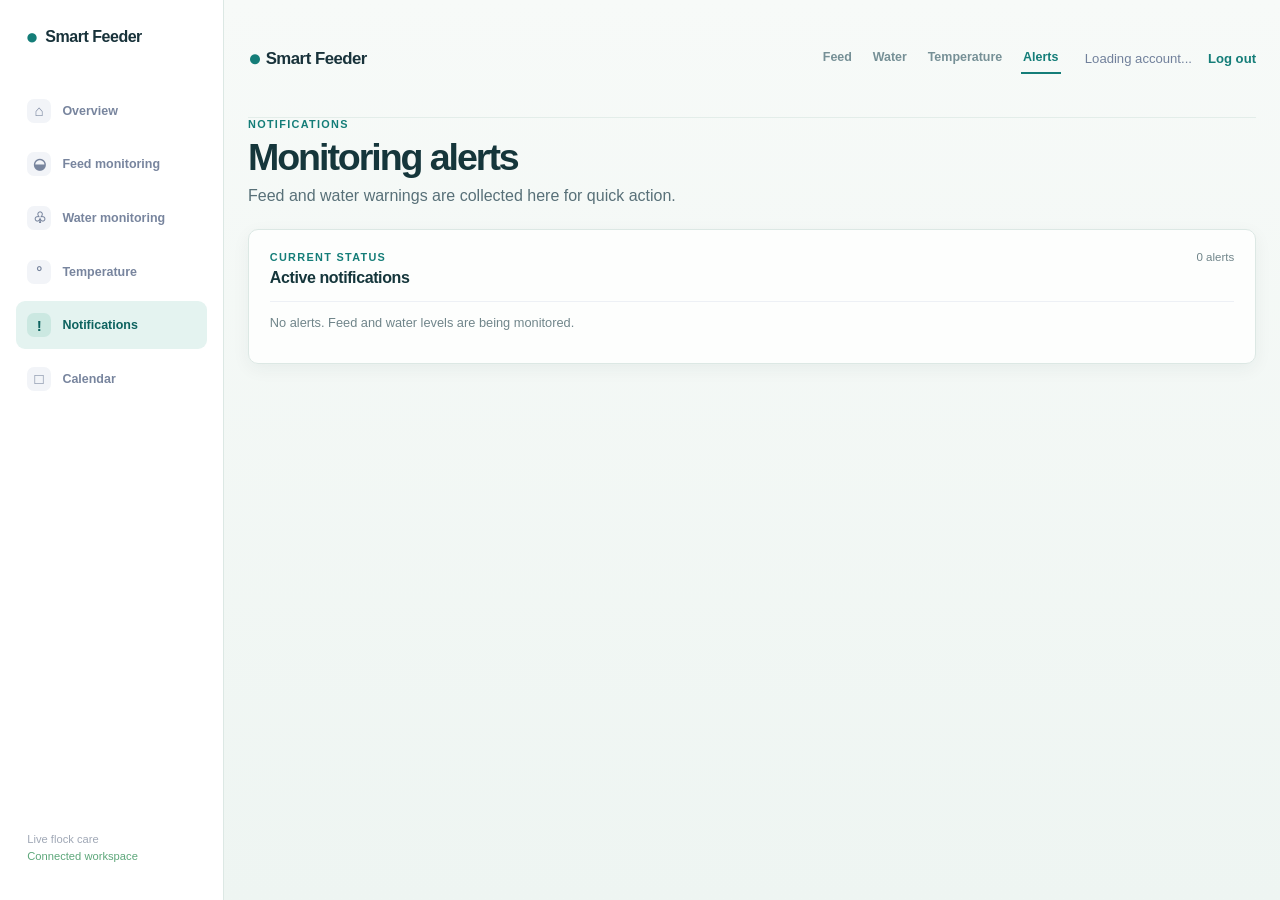
==== alerts.html @ 7ab53bdc "Add files via upload" ====
<!doctype html>
<html lang="en">
<head><meta charset="UTF-8" /><meta name="viewport" content="width=device-width, initial-scale=1.0" /><title>Alerts - Smart Feeder</title><link rel="stylesheet" href="style.css" /><link rel="manifest" href="manifest.webmanifest" /><meta name="theme-color" content="#695bd5" /><script type="module" src="app.js"></script></head>
<body class="dashboard-body monitor-page" data-page="alerts">
  <main class="dashboard-shell"><header class="dashboard-header"><a class="brand" href="dashboard.html"><span class="brand-mark">●</span> Smart Feeder</a><nav class="dashboard-nav" aria-label="Monitoring pages"><a href="feed.html">Feed</a><a href="water.html">Water</a><a href="temperature.html">Temperature</a><a class="active" href="alerts.html">Alerts</a></nav><div class="user-area"><span id="userEmail">Loading account...</span><button class="text-button" id="logoutBtn">Log out</button></div></header>
    <section class="dashboard-intro"><div><p class="eyebrow">NOTIFICATIONS</p><h1>Monitoring alerts</h1><p class="dashboard-subtitle">Feed and water warnings are collected here for quick action.</p></div></section>
    <section class="panel alert-panel"><div class="panel-heading"><div><p class="eyebrow">CURRENT STATUS</p><h2>Active notifications</h2></div><span class="alert-count" id="alertCount">0 alerts</span></div><div class="alert-list" id="alertList"><p class="empty-state">No alerts. Feed and water levels are being monitored.</p></div></section>
  </main><div class="toast" id="toast" role="status"></div><script type="module" src="monitor.js"></script>
</body></html>
---- style.css ----
/* style.css */
:root {
  --glass: rgba(255, 255, 255, 0.16);
  --glass-border: rgba(255, 255, 255, 0.34);
  --text: #f8fbff;
  --muted: rgba(239, 246, 255, 0.78);
}

* { box-sizing: border-box; }

body {
  min-height: 100vh;
  margin: 0;
  overflow: hidden;
  font-family: system-ui, -apple-system, "Segoe UI", Roboto, sans-serif;
  color: var(--text);
  background:
    radial-gradient(circle at 12% 18%, rgba(82, 211, 255, 0.72), transparent 31rem),
    radial-gradient(circle at 86% 80%, rgba(190, 106, 255, 0.7), transparent 28rem),
    linear-gradient(135deg, #172355 0%, #293b86 47%, #45296e 100%);
}

body::before,
body::after {
  position: fixed;
  z-index: -1;
  width: 19rem;
  height: 19rem;
  content: "";
  border-radius: 50%;
  filter: blur(4px);
  opacity: 0.7;
}

body::before { top: -7rem; right: 8%; background: rgba(109, 238, 224, 0.44); }
body::after { bottom: -9rem; left: 6%; background: rgba(133, 82, 255, 0.54); }

.landing {
  display: flex;
  justify-content: center;
  align-items: center;
  min-height: 100vh;
  padding: 1rem;
}

.landing-card {
  background: var(--glass);
  padding: 2.5rem 2rem;
  border: 1px solid var(--glass-border);
  border-radius: 22px;
  box-shadow: 0 24px 60px rgba(9, 15, 49, 0.32), inset 0 1px rgba(255, 255, 255, 0.2);
  backdrop-filter: blur(20px) saturate(145%);
  -webkit-backdrop-filter: blur(20px) saturate(145%);
  width: 100%;
  max-width: 360px;
  text-align: center;
}

.landing-card h1 { margin: 0 0 0.5rem; font-size: 1.75rem; letter-spacing: -0.04em; }
.tagline { color: var(--muted); font-size: 0.95rem; line-height: 1.55; margin: 0 0 1.75rem; }

.landing-actions { display: flex; flex-direction: column; gap: 0.75rem; }

.btn {
  display: block;
  padding: 0.7rem;
  border: 1px solid transparent;
  border-radius: 12px;
  font-size: 1rem;
  text-decoration: none;
  cursor: pointer;
  text-align: center;
  transition: transform 160ms ease, background 160ms ease, box-shadow 160ms ease;
}

.btn:hover { transform: translateY(-2px); }
.btn-primary { background: linear-gradient(135deg, #ad8cff, #705ae4); box-shadow: 0 10px 22px rgba(55, 31, 146, 0.32); color: white; }
.btn-secondary { background: rgba(255, 255, 255, 0.12); color: var(--text); border-color: rgba(255, 255, 255, 0.4); }
.btn-secondary:hover { background: rgba(255, 255, 255, 0.21); }

.auth-page {
  display: flex;
  justify-content: center;
  align-items: center;
  min-height: 100vh;
  padding: 1rem;
}

.auth-card {
  background: var(--glass);
  padding: 2rem;
  border: 1px solid var(--glass-border);
  border-radius: 22px;
  box-shadow: 0 24px 60px rgba(9, 15, 49, 0.32), inset 0 1px rgba(255, 255, 255, 0.2);
  backdrop-filter: blur(20px) saturate(145%);
  -webkit-backdrop-filter: blur(20px) saturate(145%);
  width: 100%;
  max-width: 360px;
  display: flex;
  flex-direction: column;
  gap: 0.5rem;
}

.auth-card h1 { margin: 0 0 0.5rem; font-size: 1.55rem; letter-spacing: -0.03em; }
.auth-card label { color: var(--muted); font-size: 0.85rem; margin-top: 0.5rem; }

.auth-card input {
  padding: 0.7rem 0.75rem;
  border: 1px solid rgba(255, 255, 255, 0.25);
  border-radius: 10px;
  background: rgba(10, 22, 67, 0.18);
  color: var(--text);
  font-size: 1rem;
  transition: border-color 160ms ease, background 160ms ease, box-shadow 160ms ease;
}

.auth-card input::placeholder { color: rgba(255, 255, 255, 0.55); }
.auth-card input:focus { outline: none; border-color: rgba(202, 185, 255, 0.95); background: rgba(10, 22, 67, 0.3); box-shadow: 0 0 0 3px rgba(181, 157, 255, 0.2); }

.auth-card button {
  margin-top: 1rem;
  padding: 0.7rem;
  border: 1px solid rgba(255, 255, 255, 0.14);
  border-radius: 12px;
  background: linear-gradient(135deg, #ad8cff, #705ae4);
  box-shadow: 0 10px 22px rgba(55, 31, 146, 0.32);
  color: white;
  font-size: 1rem;
  cursor: pointer;
  transition: transform 160ms ease, box-shadow 160ms ease;
}

.auth-card button:hover:not(:disabled) { transform: translateY(-2px); box-shadow: 0 13px 26px rgba(55, 31, 146, 0.42); }
.auth-card button:disabled { opacity: 0.6; cursor: default; }

.error { color: #ffd0da; font-size: 0.85rem; margin: 0.25rem 0 0; display: none; }
.switch-link { color: var(--muted); font-size: 0.85rem; text-align: center; margin-top: 0.75rem; }
.switch-link a { color: #e5dcff; font-weight: 650; }

@media (max-width: 420px) {
  .landing-card, .auth-card { padding: 1.75rem 1.4rem; border-radius: 18px; }
}

/* Dashboard */
.dashboard-body { overflow: auto; background: #f5f7fb; color: #16213a; }
.dashboard-body::before, .dashboard-body::after { display: none; }
.dashboard-shell { width: min(1180px, calc(100% - 2rem)); margin: 0 auto; padding: 1.4rem 0 3rem; }
.dashboard-header { display: flex; align-items: center; justify-content: space-between; padding-bottom: 2.25rem; }
.brand { color: #202c48; font-size: 1.05rem; font-weight: 780; text-decoration: none; letter-spacing: -.03em; }.brand-mark { color: #7466e8; font-size: 1.45rem; vertical-align: -.08em; }
.user-area { display: flex; align-items: center; gap: 1rem; color: #71809b; font-size: .82rem; }.text-button { padding: 0; border: 0; background: none; color: #655bd1; font: inherit; font-weight: 700; cursor: pointer; }.text-button:hover { color: #4236b7; }
.dashboard-nav { display: flex; gap: 1rem; margin-left: auto; margin-right: 1.5rem; }.dashboard-nav a { color: #78859e; font-size: .78rem; font-weight: 700; text-decoration: none; }.dashboard-nav a:hover, .dashboard-nav a.active { color: #655bd1; }
.has-sidebar { display: grid; grid-template-columns: 224px minmax(0, 1fr); min-height: 100vh; }.has-sidebar .app-sidebar { display: flex; position: sticky; top: 0; height: 100vh; flex-direction: column; padding: 1.5rem 1rem; border-right: 1px solid #e4e8f0; background: #fff; }.sidebar-brand { display: flex; align-items: center; gap: .45rem; margin: 0 .6rem 2.3rem; color: #202c48; font-size: 1rem; font-weight: 800; letter-spacing: -.03em; text-decoration: none; }.sidebar-brand .brand-mark { color: #7466e8; font-size: 1.35rem; }.sidebar-nav { display: grid; gap: .35rem; }.sidebar-nav a { display: flex; align-items: center; gap: .7rem; padding: .75rem .7rem; border-radius: 9px; color: #78859e; font-size: .78rem; font-weight: 700; text-decoration: none; }.sidebar-nav a:hover { color: #655bd1; background: #f8f7ff; }.sidebar-nav a.active { color: #5548c2; background: #f0eeff; }.sidebar-icon { display: grid; width: 24px; height: 24px; place-items: center; border-radius: 7px; background: #f2f4f8; font-size: .95rem; }.sidebar-nav a.active .sidebar-icon { background: #ddd9ff; }.sidebar-footer { margin-top: auto; padding: .7rem; color: #a0a8b6; font-size: .7rem; line-height: 1.5; }.sidebar-footer span { color: #5da77a; }.has-sidebar .dashboard-shell { width: min(1180px, calc(100% - 3rem)); margin: 0 auto; }
.dashboard-intro { display: flex; justify-content: space-between; align-items: end; gap: 1rem; margin-bottom: 1.5rem; }.eyebrow { margin: 0 0 .38rem; color: #897fe0; font-size: .68rem; font-weight: 800; letter-spacing: .12em; }.dashboard-intro h1 { margin: 0; font-size: clamp(1.7rem, 4vw, 2.35rem); letter-spacing: -.055em; }.dashboard-subtitle { margin: .5rem 0 0; color: #78859e; }.feed-now { padding: .76rem 1rem; border: 0; border-radius: 10px; color: white; background: #695bd5; box-shadow: 0 8px 18px #695bd542; font: inherit; font-weight: 700; cursor: pointer; white-space: nowrap; }.feed-now:hover { background: #584bc2; }.feed-now span { font-size: 1.15rem; margin-right: .3rem; }
.status-banner { display: flex; align-items: center; gap: .8rem; margin-bottom: 1.25rem; padding: .9rem 1.1rem; border: 1px solid #dce9e2; border-radius: 12px; background: #f3fbf6; }.status-banner strong { font-size: .9rem; }.status-banner p { margin: .13rem 0 0; color: #6a7b76; font-size: .78rem; }.status-dot { width: 9px; height: 9px; border-radius: 50%; background: #47b875; box-shadow: 0 0 0 4px #47b8751a; }.last-sync { margin-left: auto; color: #84908b; font-size: .72rem; }
.monitoring-grid { display: grid; grid-template-columns: repeat(4, 1fr); gap: 1rem; margin-bottom: 1rem; }.metric-card, .panel { border: 1px solid #e4e8f0; border-radius: 14px; background: #fff; box-shadow: 0 4px 15px #14214a08; }.metric-card { min-height: 190px; padding: 1.15rem; display: flex; flex-direction: column; }.metric-icon { width: 30px; height: 30px; display: grid; place-items: center; border-radius: 8px; font-weight: 800; }.bowl-icon { color: #e68152; background: #fff0e8; }.water-icon { color: #468ac6; background: #eaf5ff; }.clock-icon { color: #776bdc; background: #efedff; }.temp-icon { color: #d16d5d; background: #fff0ec; }.wifi-icon { color: #43a872; background: #e9f8ef; }.metric-card p { margin: .8rem 0 .15rem; color: #79859c; font-size: .8rem; }.metric-card strong { font-size: 1.5rem; letter-spacing: -.04em; }.metric-card small { margin-top: .55rem; color: #8792a5; font-size: .72rem; }.progress { height: 6px; margin-top: .65rem; overflow: hidden; border-radius: 20px; background: #fae9df; }.progress span { display: block; height: 100%; border-radius: inherit; background: #e7875b; transition: width .3s; }.progress.blue { background: #e4f1fc; }.progress.blue span { background: #5c9fd8; }.metric-footer { margin-top: auto; color: #8d96a8; font-size: .72rem; }.metric-footer.online { color: #3fa46e; }
.alert-panel { margin-bottom: 1rem; }.alert-count { color: #8792a5; font-size: .72rem; }.alert-list { border-top: 1px solid #edf0f5; }.alert-item { display: flex; align-items: center; gap: .7rem; padding: .75rem .1rem; border-bottom: 1px solid #edf0f5; }.alert-item strong, .alert-item small { display: block; }.alert-item strong { font-size: .8rem; }.alert-item small { margin-top: .15rem; color: #8b96a8; font-size: .7rem; }.alert-icon { display: grid; width: 24px; height: 24px; place-items: center; border-radius: 50%; color: #b36a1f; background: #fff2d9; font-weight: 800; }.alert-item.water .alert-icon { color: #3277b0; background: #e6f3ff; }
.page-links-panel { margin-top: 1rem; }.page-links { display: grid; grid-template-columns: repeat(2, 1fr); gap: .75rem; }.page-links a { display: flex; flex-direction: column; gap: .3rem; padding: 1rem; border: 1px solid #edf0f5; border-radius: 10px; color: #263452; text-decoration: none; }.page-links a:hover { border-color: #bdb5f2; background: #faf9ff; }.page-links small { color: #8792a5; font-size: .72rem; }
.dashboard-grid { display: grid; grid-template-columns: 1.15fr .85fr; gap: 1rem; }.panel { padding: 1.3rem; }.panel-heading { display: flex; align-items: start; justify-content: space-between; margin-bottom: .9rem; }.panel h2 { margin: 0; font-size: 1rem; letter-spacing: -.025em; }.schedule-list, .activity-list { border-top: 1px solid #edf0f5; }.schedule-item { display: flex; align-items: center; gap: 1rem; padding: .9rem .1rem; border-bottom: 1px solid #edf0f5; }.time { width: 4.6rem; color: #3b4861; font-size: .8rem; font-weight: 750; }.schedule-detail { display: flex; flex: 1; flex-direction: column; gap: .15rem; font-size: .8rem; }.schedule-detail small, .activity-item small { color: #8b96a8; font-size: .7rem; }.done-badge, .upcoming-badge { padding: .27rem .47rem; border-radius: 20px; font-size: .65rem; font-weight: 700; }.done-badge { color: #429c66; background: #eaf7ef; }.upcoming-badge { color: #7663c8; background: #f0edff; }.activity-item { display: flex; gap: .75rem; padding: .94rem 0; border-bottom: 1px solid #edf0f5; }.activity-item strong { display: block; margin-bottom: .13rem; font-size: .79rem; }.activity-dot { width: 9px; height: 9px; flex: 0 0 auto; margin-top: .25rem; border-radius: 50%; }.activity-dot.feed { background: #e9875f; }.activity-dot.water { background: #58a1dc; }.activity-dot.system { background: #57b580; }.empty-state { color: #8b96a8; font-size: .8rem; }
.batch-panel { margin-bottom: 1rem; }.batch-saved, .plan-total { color: #8792a5; font-size: .72rem; }.batch-form label { display: block; margin-bottom: .45rem; color: #68758d; font-size: .8rem; font-weight: 700; }.batch-controls { display: flex; gap: .7rem; }.batch-controls input { width: 10rem; padding: .7rem .75rem; border: 1px solid #d9dfeb; border-radius: 9px; color: #263452; font: inherit; font-weight: 700; }.batch-controls input:focus { outline: 0; border-color: #695bd5; box-shadow: 0 0 0 3px #695bd51c; }.form-help { margin: .55rem 0 0; color: #8792a5; font-size: .72rem; }
.calendar-toolbar { display: flex; align-items: center; justify-content: space-between; margin-bottom: 1rem; padding: .85rem 1rem; }.calendar-toolbar h2 { margin: 0; font-size: 1rem; }.calendar-arrow { width: 30px; height: 30px; border: 0; border-radius: 7px; color: #655bd1; background: #f0eeff; font-size: 1.35rem; cursor: pointer; }.calendar-panel { padding: 1rem; }.calendar-weekdays, .calendar-grid { display: grid; grid-template-columns: repeat(7, 1fr); }.calendar-weekdays { padding-bottom: .5rem; color: #8b96a8; font-size: .68rem; font-weight: 800; text-align: center; }.calendar-day { min-height: 86px; padding: .55rem; border: 1px solid #edf0f5; color: #3b4861; font-size: .78rem; }.calendar-day strong { display: block; }.calendar-day small { display: block; margin-top: .45rem; color: #897fe0; font-size: .58rem; line-height: 1.4; }.calendar-day.today { border-color: #695bd5; background: #f5f3ff; }.calendar-day.today strong { color: #5548c2; }.calendar-day.empty { background: #fafbfc; }.feed-times-panel { margin-top: 1rem; }.calendar-feed-times { display: flex; gap: .7rem; }.calendar-feed-times span { flex: 1; padding: .75rem; border: 1px solid #edf0f5; border-radius: 9px; color: #3b4861; font-size: .8rem; font-weight: 750; }.calendar-feed-times small { display: block; margin-top: .25rem; color: #8b96a8; font-size: .68rem; font-weight: 400; }
.toast { position: fixed; z-index: 2; bottom: 1.5rem; left: 50%; padding: .75rem 1rem; border-radius: 9px; background: #263452; color: white; font-size: .82rem; opacity: 0; pointer-events: none; transform: translate(-50%, 1rem); transition: .2s; }.toast.show { opacity: 1; transform: translate(-50%, 0); }
@media (max-width: 760px) { .has-sidebar { display: block; }.has-sidebar .app-sidebar { position: sticky; z-index: 3; top: 0; width: 100%; height: auto; padding: .75rem 1rem; border-right: 0; border-bottom: 1px solid #e4e8f0; }.sidebar-brand { margin: 0 0 .65rem; }.sidebar-nav { display: flex; gap: .25rem; overflow-x: auto; }.sidebar-nav a { flex: 0 0 auto; padding: .55rem .6rem; }.sidebar-nav a span:last-child { display: none; }.sidebar-footer { display: none; }.has-sidebar .dashboard-shell { width: min(100% - 1.25rem, 600px); }.dashboard-header { padding-bottom: 1.5rem; }.dashboard-nav { display: none; }.user-area span { display: none; }.monitoring-grid { grid-template-columns: repeat(2, 1fr); }.dashboard-grid { grid-template-columns: 1fr; }.last-sync { display: none; } }
@media (max-width: 440px) { .dashboard-intro { align-items: start; flex-direction: column; }.feed-now { width: 100%; }.metric-card { min-height: 175px; }.metric-grid { gap: .65rem; }.metric-card, .panel { padding: .95rem; } }
@media (max-width: 440px) { .page-links { grid-template-columns: 1fr; } }
@media (max-width: 440px) { .calendar-day { min-height: 66px; padding: .35rem; }.calendar-day small { font-size: .5rem; }.calendar-feed-times { flex-direction: column; } }
@media (max-width: 440px) { .batch-controls { align-items: stretch; flex-direction: column; }.batch-controls input { width: 100%; }.batch-controls .feed-now { width: 100%; } }

/* Unified visual theme */
:root {
  --ink: #18323a;
  --ink-soft: #587078;
  --teal: #147d78;
  --teal-dark: #0d625f;
  --teal-pale: #e4f3f0;
  --paper: #f7faf8;
  --line: #dce8e4;
  --coral: #dc775d;
}

body {
  font-family: "Avenir Next", "Segoe UI", sans-serif;
  color: var(--ink);
  background: #0f353b;
}

body:not(.dashboard-body) {
  color: #f4fbf8;
  background:
    linear-gradient(115deg, rgba(11, 51, 57, .94), rgba(20, 105, 100, .86)),
    radial-gradient(circle at 82% 18%, #e6b66d 0, transparent 27rem),
    #0f353b;
}

body:not(.dashboard-body)::before,
body:not(.dashboard-body)::after {
  width: 24rem;
  height: 24rem;
  filter: blur(1px);
  opacity: .28;
}

body:not(.dashboard-body)::before { top: -12rem; right: -5rem; background: #e7b86e; }
body:not(.dashboard-body)::after { bottom: -14rem; left: -6rem; background: #74c9bc; }

.landing-card,
.auth-card {
  border: 1px solid rgba(232, 247, 242, .3);
  border-radius: 16px;
  background: rgba(13, 58, 63, .72);
  box-shadow: 0 24px 70px rgba(5, 31, 35, .38), inset 0 1px rgba(255, 255, 255, .12);
  backdrop-filter: blur(18px) saturate(120%);
}

.landing-card { max-width: 430px; padding: 3.2rem 3rem; text-align: left; }
.landing-card::before { display: block; width: 38px; height: 4px; margin-bottom: 2rem; border-radius: 4px; background: #e8b66a; content: ""; }
.landing-card h1 { font-size: clamp(2.1rem, 7vw, 3.2rem); letter-spacing: -.055em; line-height: 1; }
.tagline { max-width: 28rem; margin: 1rem 0 2.2rem; color: #c8dfda; font-size: 1rem; }
.landing-actions { flex-direction: row; gap: .8rem; }
.btn { padding: .82rem 1rem; border-radius: 8px; font-weight: 700; }
.btn-primary { background: #e8b66a; box-shadow: 0 9px 20px rgba(3, 31, 32, .22); color: #173b3d; }
.btn-primary:hover { background: #f0c37c; }
.btn-secondary { border-color: rgba(232, 247, 242, .35); background: transparent; color: #f4fbf8; }
.btn-secondary:hover { background: rgba(232, 247, 242, .1); }

.auth-card { max-width: 400px; padding: 2.35rem; gap: .55rem; }
.auth-card h1 { margin-bottom: .7rem; color: #f4fbf8; font-size: 1.9rem; }
.auth-card label { color: #c8dfda; font-weight: 650; }
.auth-card input { border-color: rgba(217, 239, 233, .23); border-radius: 8px; background: rgba(2, 32, 36, .3); }
.auth-card input:focus { border-color: #e8b66a; background: rgba(2, 32, 36, .44); box-shadow: 0 0 0 3px rgba(232, 182, 106, .18); }
.auth-card input::placeholder { color: rgba(217, 239, 233, .5); }
.auth-card button { border: 0; border-radius: 8px; background: #e8b66a; box-shadow: 0 9px 20px rgba(3, 31, 32, .22); color: #173b3d; font-weight: 750; }
.auth-card button:hover:not(:disabled) { background: #f0c37c; box-shadow: 0 12px 24px rgba(3, 31, 32, .28); }
.switch-link { color: #abcac4; }
.switch-link a { color: #f0c37c; }
.error { color: #ffb6a6; }

.dashboard-body { background: var(--paper); color: var(--ink); }
.dashboard-body { background: linear-gradient(180deg, #f7faf8 0%, #eef5f2 100%); }
.dashboard-shell { padding-top: 1.7rem; }
.dashboard-header { padding: 1rem 0 2.7rem; border-bottom: 1px solid rgba(220, 232, 228, .7); }
.brand, .sidebar-brand { color: var(--ink); }
.brand-mark, .sidebar-brand .brand-mark { color: var(--teal); }
.dashboard-nav a { padding: .45rem .15rem; border-bottom: 2px solid transparent; color: #769096; transition: color 160ms ease, border-color 160ms ease; }
.dashboard-nav a:hover, .dashboard-nav a.active { border-bottom-color: var(--teal); }
.dashboard-nav a:hover, .dashboard-nav a.active, .text-button { color: var(--teal); }
.text-button:hover { color: var(--teal-dark); }
.dashboard-intro h1 { font-weight: 750; }
.eyebrow { color: var(--teal); }
.dashboard-subtitle { color: var(--ink-soft); }
.feed-now { border-radius: 8px; background: var(--teal); box-shadow: 0 8px 18px rgba(20, 125, 120, .2); transition: transform 160ms ease, background 160ms ease, box-shadow 160ms ease; }
.feed-now:hover { transform: translateY(-2px); box-shadow: 0 12px 22px rgba(20, 125, 120, .24); }
.feed-now:hover { background: var(--teal-dark); }
.status-banner { border-color: #cce6dd; background: rgba(239, 249, 245, .9); box-shadow: 0 5px 18px rgba(24, 50, 58, .035); }
.status-banner p, .last-sync { color: #6e8882; }
.metric-card, .panel { border-color: var(--line); border-radius: 10px; box-shadow: 0 5px 18px rgba(24, 50, 58, .055); }
.metric-card, .page-links a, .calendar-day, .calendar-feed-times span { transition: transform 160ms ease, border-color 160ms ease, box-shadow 160ms ease; }
.metric-card:hover { transform: translateY(-3px); border-color: #bfded6; box-shadow: 0 10px 24px rgba(24, 50, 58, .09); }
.metric-card p, .metric-card small, .metric-footer, .alert-count, .batch-saved, .plan-total, .empty-state { color: #70858a; }
.page-links a:hover { transform: translateY(-2px); border-color: #a7d6cc; background: #f2faf7; box-shadow: 0 7px 15px rgba(24, 50, 58, .06); }
.page-links a { border-color: #e0ebe7; color: var(--ink); }
.sidebar-nav a:hover { color: var(--teal); background: #eff8f5; }
.sidebar-nav a.active { color: var(--teal-dark); background: var(--teal-pale); }
.sidebar-nav a.active .sidebar-icon { background: #cbe8e1; }
.has-sidebar .app-sidebar { border-right-color: var(--line); }
.calendar-arrow { color: var(--teal); background: var(--teal-pale); }
.calendar-day.today { border-color: var(--teal); background: #eff9f5; }
.calendar-day.today strong, .calendar-day small { color: var(--teal-dark); }
.batch-controls input:focus { border-color: var(--teal); box-shadow: 0 0 0 3px rgba(20, 125, 120, .14); }
.toast { background: var(--ink); }

.dashboard-body button:focus-visible,
.dashboard-body a:focus-visible,
.dashboard-body input:focus-visible { outline: 3px solid rgba(20, 125, 120, .28); outline-offset: 3px; }

.dashboard-body .panel-heading h2,
.dashboard-body .dashboard-intro h1 { color: #15363b; }

.dashboard-body .alert-panel,
.dashboard-body .page-links-panel { background: rgba(255, 255, 255, .82); }

.overview-tracking { grid-template-columns: repeat(3, 1fr); margin-top: .25rem; }
.overview-grid { display: grid; grid-template-columns: 1.2fr .8fr; gap: 1rem; margin-top: 1rem; }
.calendar-monitoring-grid { margin-top: 0; }
.overview-calendar-panel, .overview-activity-panel { min-width: 0; }
.calendar-controls { display: flex; gap: .45rem; }
.panel-link, .activity-link { color: var(--teal); font-size: .72rem; font-weight: 750; text-decoration: none; }
.panel-link:hover, .activity-link:hover { color: var(--teal-dark); text-decoration: underline; }
.overview-calendar-panel .calendar-grid { margin-bottom: 1rem; }
.overview-calendar-panel .calendar-day { min-height: 65px; }
.overview-calendar-panel .calendar-feed-times { border-top: 1px solid #edf0f5; padding-top: .85rem; }
.overview-activity-panel { display: flex; flex-direction: column; }
.overview-activity-panel .activity-list { flex: 1; }
.activity-link { display: inline-block; margin-top: 1rem; }
.progress span.level-0 { width: 0%; }
.progress span.level-20 { width: 20%; }
.progress span.level-64 { width: 64%; }
.progress span.level-78 { width: 78%; }
.progress span.level-100 { width: 100%; }
@media (max-width: 760px) { .overview-grid { grid-template-columns: 1fr; } }
@media (max-width: 520px) { .overview-tracking { grid-template-columns: 1fr; } .overview-calendar-panel .calendar-day { min-height: 56px; } }

@media (max-width: 520px) {
  .dashboard-header { padding-top: .55rem; }
  .landing-card { padding: 2.5rem 1.7rem; }
  .landing-actions { flex-direction: column; }
}
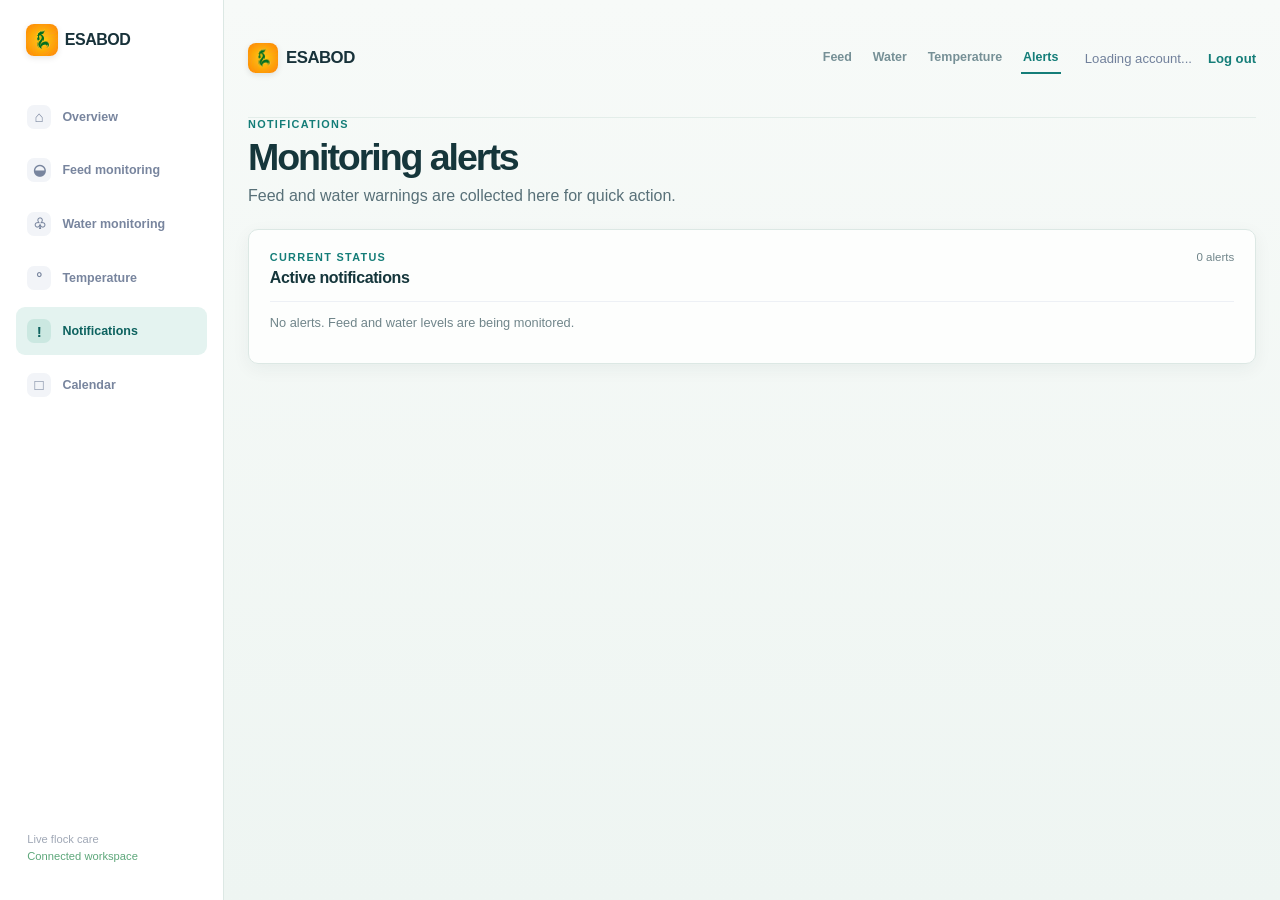
==== commit dcddf5ea: "feat: complete ESABOD rebranding, prioritized feed hero, live steppers, logo and calibration" ====
--- a/alerts.html
+++ b/alerts.html
@@ -1,9 +1,9 @@
-<!doctype html>
-<html lang="en">
-<head><meta charset="UTF-8" /><meta name="viewport" content="width=device-width, initial-scale=1.0" /><title>Alerts - Smart Feeder</title><link rel="stylesheet" href="style.css" /><link rel="manifest" href="manifest.webmanifest" /><meta name="theme-color" content="#695bd5" /><script type="module" src="app.js"></script></head>
-<body class="dashboard-body monitor-page" data-page="alerts">
-  <main class="dashboard-shell"><header class="dashboard-header"><a class="brand" href="dashboard.html"><span class="brand-mark">●</span> Smart Feeder</a><nav class="dashboard-nav" aria-label="Monitoring pages"><a href="feed.html">Feed</a><a href="water.html">Water</a><a href="temperature.html">Temperature</a><a class="active" href="alerts.html">Alerts</a></nav><div class="user-area"><span id="userEmail">Loading account...</span><button class="text-button" id="logoutBtn">Log out</button></div></header>
-    <section class="dashboard-intro"><div><p class="eyebrow">NOTIFICATIONS</p><h1>Monitoring alerts</h1><p class="dashboard-subtitle">Feed and water warnings are collected here for quick action.</p></div></section>
-    <section class="panel alert-panel"><div class="panel-heading"><div><p class="eyebrow">CURRENT STATUS</p><h2>Active notifications</h2></div><span class="alert-count" id="alertCount">0 alerts</span></div><div class="alert-list" id="alertList"><p class="empty-state">No alerts. Feed and water levels are being monitored.</p></div></section>
-  </main><div class="toast" id="toast" role="status"></div><script type="module" src="monitor.js"></script>
-</body></html>
+<!doctype html>
+<html lang="en">
+<head><meta charset="UTF-8" /><meta name="viewport" content="width=device-width, initial-scale=1.0" /><title>Alerts - ESABOD</title><link rel="icon" type="image/jpeg" href="LOGO.jpg" /><link rel="apple-touch-icon" href="LOGO.jpg" /><link rel="stylesheet" href="style.css" /><link rel="manifest" href="manifest.webmanifest" /><meta name="theme-color" content="#695bd5" /><script type="module" src="app.js"></script></head>
+<body class="dashboard-body monitor-page" data-page="alerts">
+  <main class="dashboard-shell"><header class="dashboard-header"><a class="brand" href="dashboard.html"><img class="brand-logo-img" src="LOGO.jpg" alt="ESABOD" /> ESABOD</a><nav class="dashboard-nav" aria-label="Monitoring pages"><a href="feed.html">Feed</a><a href="water.html">Water</a><a href="temperature.html">Temperature</a><a class="active" href="alerts.html">Alerts</a></nav><div class="user-area"><span id="userEmail">Loading account...</span><button class="text-button" id="logoutBtn">Log out</button></div></header>
+    <section class="dashboard-intro"><div><p class="eyebrow">NOTIFICATIONS</p><h1>Monitoring alerts</h1><p class="dashboard-subtitle">Feed and water warnings are collected here for quick action.</p></div></section>
+    <section class="panel alert-panel"><div class="panel-heading"><div><p class="eyebrow">CURRENT STATUS</p><h2>Active notifications</h2></div><span class="alert-count" id="alertCount">0 alerts</span></div><div class="alert-list" id="alertList"><p class="empty-state">No alerts. Feed and water levels are being monitored.</p></div></section>
+  </main><div class="toast" id="toast" role="status"></div><script type="module" src="monitor.js"></script>
+</body></html>
--- a/style.css
+++ b/style.css
@@ -146,17 +146,114 @@
 .dashboard-body::before, .dashboard-body::after { display: none; }
 .dashboard-shell { width: min(1180px, calc(100% - 2rem)); margin: 0 auto; padding: 1.4rem 0 3rem; }
 .dashboard-header { display: flex; align-items: center; justify-content: space-between; padding-bottom: 2.25rem; }
-.brand { color: #202c48; font-size: 1.05rem; font-weight: 780; text-decoration: none; letter-spacing: -.03em; }.brand-mark { color: #7466e8; font-size: 1.45rem; vertical-align: -.08em; }
+.brand { display: flex; align-items: center; gap: .5rem; color: #202c48; font-size: 1.05rem; font-weight: 780; text-decoration: none; letter-spacing: -.03em; }.brand-mark { color: #7466e8; font-size: 1.45rem; vertical-align: -.08em; }
+.brand-logo-img { width: 30px; height: 30px; border-radius: 8px; object-fit: cover; vertical-align: middle; box-shadow: 0 2px 6px rgba(0,0,0,0.1); }
+.sidebar-logo-img { width: 32px; height: 32px; border-radius: 8px; object-fit: cover; vertical-align: middle; box-shadow: 0 2px 6px rgba(0,0,0,0.1); }
+.landing-logo-img { width: 84px; height: 84px; border-radius: 20px; object-fit: cover; margin: 0 auto 1.25rem; display: block; box-shadow: 0 10px 25px rgba(234, 136, 40, 0.35); border: 2px solid rgba(255,255,255,0.5); }
+.auth-logo-img { width: 64px; height: 64px; border-radius: 16px; object-fit: cover; margin: 0 auto 1rem; display: block; box-shadow: 0 8px 20px rgba(234, 136, 40, 0.3); border: 2px solid rgba(255,255,255,0.4); }
 .user-area { display: flex; align-items: center; gap: 1rem; color: #71809b; font-size: .82rem; }.text-button { padding: 0; border: 0; background: none; color: #655bd1; font: inherit; font-weight: 700; cursor: pointer; }.text-button:hover { color: #4236b7; }
 .dashboard-nav { display: flex; gap: 1rem; margin-left: auto; margin-right: 1.5rem; }.dashboard-nav a { color: #78859e; font-size: .78rem; font-weight: 700; text-decoration: none; }.dashboard-nav a:hover, .dashboard-nav a.active { color: #655bd1; }
 .has-sidebar { display: grid; grid-template-columns: 224px minmax(0, 1fr); min-height: 100vh; }.has-sidebar .app-sidebar { display: flex; position: sticky; top: 0; height: 100vh; flex-direction: column; padding: 1.5rem 1rem; border-right: 1px solid #e4e8f0; background: #fff; }.sidebar-brand { display: flex; align-items: center; gap: .45rem; margin: 0 .6rem 2.3rem; color: #202c48; font-size: 1rem; font-weight: 800; letter-spacing: -.03em; text-decoration: none; }.sidebar-brand .brand-mark { color: #7466e8; font-size: 1.35rem; }.sidebar-nav { display: grid; gap: .35rem; }.sidebar-nav a { display: flex; align-items: center; gap: .7rem; padding: .75rem .7rem; border-radius: 9px; color: #78859e; font-size: .78rem; font-weight: 700; text-decoration: none; }.sidebar-nav a:hover { color: #655bd1; background: #f8f7ff; }.sidebar-nav a.active { color: #5548c2; background: #f0eeff; }.sidebar-icon { display: grid; width: 24px; height: 24px; place-items: center; border-radius: 7px; background: #f2f4f8; font-size: .95rem; }.sidebar-nav a.active .sidebar-icon { background: #ddd9ff; }.sidebar-footer { margin-top: auto; padding: .7rem; color: #a0a8b6; font-size: .7rem; line-height: 1.5; }.sidebar-footer span { color: #5da77a; }.has-sidebar .dashboard-shell { width: min(1180px, calc(100% - 3rem)); margin: 0 auto; }
 .dashboard-intro { display: flex; justify-content: space-between; align-items: end; gap: 1rem; margin-bottom: 1.5rem; }.eyebrow { margin: 0 0 .38rem; color: #897fe0; font-size: .68rem; font-weight: 800; letter-spacing: .12em; }.dashboard-intro h1 { margin: 0; font-size: clamp(1.7rem, 4vw, 2.35rem); letter-spacing: -.055em; }.dashboard-subtitle { margin: .5rem 0 0; color: #78859e; }.feed-now { padding: .76rem 1rem; border: 0; border-radius: 10px; color: white; background: #695bd5; box-shadow: 0 8px 18px #695bd542; font: inherit; font-weight: 700; cursor: pointer; white-space: nowrap; }.feed-now:hover { background: #584bc2; }.feed-now span { font-size: 1.15rem; margin-right: .3rem; }
 .status-banner { display: flex; align-items: center; gap: .8rem; margin-bottom: 1.25rem; padding: .9rem 1.1rem; border: 1px solid #dce9e2; border-radius: 12px; background: #f3fbf6; }.status-banner strong { font-size: .9rem; }.status-banner p { margin: .13rem 0 0; color: #6a7b76; font-size: .78rem; }.status-dot { width: 9px; height: 9px; border-radius: 50%; background: #47b875; box-shadow: 0 0 0 4px #47b8751a; }.last-sync { margin-left: auto; color: #84908b; font-size: .72rem; }
+.status-banner.offline { border-color: #f2ded4; background: #fdf6f2; }.status-banner.offline strong { color: #b65727; }.status-banner.offline p { color: #8a7164; }.status-dot.offline { background: #df6f35; box-shadow: 0 0 0 4px rgba(223, 111, 53, .18); }
 .monitoring-grid { display: grid; grid-template-columns: repeat(4, 1fr); gap: 1rem; margin-bottom: 1rem; }.metric-card, .panel { border: 1px solid #e4e8f0; border-radius: 14px; background: #fff; box-shadow: 0 4px 15px #14214a08; }.metric-card { min-height: 190px; padding: 1.15rem; display: flex; flex-direction: column; }.metric-icon { width: 30px; height: 30px; display: grid; place-items: center; border-radius: 8px; font-weight: 800; }.bowl-icon { color: #e68152; background: #fff0e8; }.water-icon { color: #468ac6; background: #eaf5ff; }.clock-icon { color: #776bdc; background: #efedff; }.temp-icon { color: #d16d5d; background: #fff0ec; }.wifi-icon { color: #43a872; background: #e9f8ef; }.metric-card p { margin: .8rem 0 .15rem; color: #79859c; font-size: .8rem; }.metric-card strong { font-size: 1.5rem; letter-spacing: -.04em; }.metric-card small { margin-top: .55rem; color: #8792a5; font-size: .72rem; }.progress { height: 6px; margin-top: .65rem; overflow: hidden; border-radius: 20px; background: #fae9df; }.progress span { display: block; height: 100%; border-radius: inherit; background: #e7875b; transition: width .3s; }.progress.blue { background: #e4f1fc; }.progress.blue span { background: #5c9fd8; }.metric-footer { margin-top: auto; color: #8d96a8; font-size: .72rem; }.metric-footer.online { color: #3fa46e; }
+/* Prioritized Feed Hero Section */
+.feed-hero-section { display: grid; grid-template-columns: 1.75fr 1fr; gap: 1.15rem; margin-bottom: 1.25rem; }
+.feed-hero-card { padding: 1.4rem 1.6rem; border: 1px solid #e4e8f0; border-radius: 16px; background: #fff; box-shadow: 0 6px 20px rgba(20, 33, 74, 0.04); display: flex; flex-direction: column; justify-content: space-between; transition: all .25s ease; }
+.feed-hero-top { display: flex; align-items: center; justify-content: space-between; flex-wrap: wrap; gap: .75rem; padding-bottom: .9rem; border-bottom: 1px solid #f1f5f9; }
+.feed-hero-title-wrap { display: flex; align-items: center; gap: .75rem; }
+.hero-bowl-icon { width: 42px; height: 42px; font-size: 1.4rem; border-radius: 11px; }
+.feed-hero-eyebrow { display: block; color: #897fe0; font-size: .68rem; font-weight: 800; letter-spacing: .12em; }
+.feed-hero-title { margin: .15rem 0 0; font-size: 1.15rem; font-weight: 800; color: #1e293b; letter-spacing: -.02em; }
+.feed-hero-status-wrap { display: flex; align-items: center; gap: .75rem; flex-wrap: wrap; }
+.feed-hero-main { display: flex; flex-direction: column; gap: 1rem; padding-top: 1rem; }
+.feed-hero-value-wrap { display: flex; align-items: baseline; justify-content: space-between; flex-wrap: wrap; gap: .5rem; }
+.feed-hero-number { font-size: clamp(2.4rem, 5.5vw, 3.6rem); font-weight: 850; letter-spacing: -.04em; color: #0f172a; line-height: 1; }
+.feed-hero-sub { margin: 0; font-size: .95rem; font-weight: 750; color: #64748b; }
+.feed-hero-bar-wrap { display: flex; flex-direction: column; gap: .45rem; }
+.hero-progress { height: 13px; border-radius: 20px; background: #f1f5f9; overflow: hidden; }
+.hero-progress span { display: block; height: 100%; border-radius: inherit; background: #695bd5; transition: width .4s ease; }
+.feed-hero-meta { display: flex; align-items: center; justify-content: space-between; color: #8792a5; font-size: .75rem; font-weight: 600; }
+.feed-next-hero-card { padding: 1.4rem 1.6rem; border-radius: 16px; display: flex; flex-direction: column; justify-content: space-between; box-shadow: 0 6px 20px rgba(20, 33, 74, 0.04); }
+.feed-next-number { font-size: clamp(1.8rem, 4vw, 2.3rem); font-weight: 850; letter-spacing: -.03em; color: #1e293b; margin: .6rem 0 .2rem; }
+.feed-next-sub { font-size: .85rem; color: #4338ca; font-weight: 750; margin-bottom: .8rem; }
+.feed-next-routine { display: flex; flex-direction: column; gap: .3rem; padding-top: .65rem; border-top: 1px solid #f1f5f9; font-size: .72rem; color: #64748b; font-weight: 600; }
+
+/* Feed level colour states */
+.feed-level-critical strong, .feed-hero-card.feed-level-critical .feed-hero-number { color: #c0392b; }
+.feed-level-critical .progress, .feed-hero-card.feed-level-critical .hero-progress { background: #fde8e8; }
+.feed-level-critical .progress span, .feed-hero-card.feed-level-critical .hero-progress span { background: #e74c3c; }
+.feed-level-critical .bowl-icon, .feed-hero-card.feed-level-critical .hero-bowl-icon { color: #c0392b; background: #fde8e8; }
+.feed-level-critical .feed-level-tag, .feed-hero-card.feed-level-critical .feed-level-tag { display: inline-block; padding: .3rem .75rem; border-radius: 20px; background: #fde8e8; color: #c0392b; font-size: .75rem; font-weight: 800; border: 1px solid #fca5a5; }
+
+.feed-level-low strong, .feed-hero-card.feed-level-low .feed-hero-number { color: #d35400; }
+.feed-level-low .progress, .feed-hero-card.feed-level-low .hero-progress { background: #fef0e5; }
+.feed-level-low .progress span, .feed-hero-card.feed-level-low .hero-progress span { background: #e67e22; }
+.feed-level-low .bowl-icon, .feed-hero-card.feed-level-low .hero-bowl-icon { color: #d35400; background: #fef0e5; }
+.feed-level-low .feed-level-tag, .feed-hero-card.feed-level-low .feed-level-tag { display: inline-block; padding: .3rem .75rem; border-radius: 20px; background: #fef0e5; color: #d35400; font-size: .75rem; font-weight: 800; border: 1px solid #fdba74; }
+
+.feed-level-medium strong, .feed-hero-card.feed-level-medium .feed-hero-number { color: #b8860b; }
+.feed-level-medium .progress, .feed-hero-card.feed-level-medium .hero-progress { background: #fef9e0; }
+.feed-level-medium .progress span, .feed-hero-card.feed-level-medium .hero-progress span { background: #f1c40f; }
+.feed-level-medium .bowl-icon, .feed-hero-card.feed-level-medium .hero-bowl-icon { color: #b8860b; background: #fef9e0; }
+.feed-level-medium .feed-level-tag, .feed-hero-card.feed-level-medium .feed-level-tag { display: inline-block; padding: .3rem .75rem; border-radius: 20px; background: #fef9e0; color: #9a7000; font-size: .75rem; font-weight: 800; border: 1px solid #fde047; }
+
+.feed-level-good strong, .feed-hero-card.feed-level-good .feed-hero-number { color: #1e8449; }
+.feed-level-good .progress, .feed-hero-card.feed-level-good .hero-progress { background: #e9f7ef; }
+.feed-level-good .progress span, .feed-hero-card.feed-level-good .hero-progress span { background: #2ecc71; }
+.feed-level-good .bowl-icon, .feed-hero-card.feed-level-good .hero-bowl-icon { color: #1e8449; background: #e9f7ef; }
+.feed-level-good .feed-level-tag, .feed-hero-card.feed-level-good .feed-level-tag { display: inline-block; padding: .3rem .75rem; border-radius: 20px; background: #e9f7ef; color: #1e8449; font-size: .75rem; font-weight: 800; border: 1px solid #86efac; }
+
+@media (max-width: 820px) { .feed-hero-section { grid-template-columns: 1fr; } }
 .alert-panel { margin-bottom: 1rem; }.alert-count { color: #8792a5; font-size: .72rem; }.alert-list { border-top: 1px solid #edf0f5; }.alert-item { display: flex; align-items: center; gap: .7rem; padding: .75rem .1rem; border-bottom: 1px solid #edf0f5; }.alert-item strong, .alert-item small { display: block; }.alert-item strong { font-size: .8rem; }.alert-item small { margin-top: .15rem; color: #8b96a8; font-size: .7rem; }.alert-icon { display: grid; width: 24px; height: 24px; place-items: center; border-radius: 50%; color: #b36a1f; background: #fff2d9; font-weight: 800; }.alert-item.water .alert-icon { color: #3277b0; background: #e6f3ff; }
 .page-links-panel { margin-top: 1rem; }.page-links { display: grid; grid-template-columns: repeat(2, 1fr); gap: .75rem; }.page-links a { display: flex; flex-direction: column; gap: .3rem; padding: 1rem; border: 1px solid #edf0f5; border-radius: 10px; color: #263452; text-decoration: none; }.page-links a:hover { border-color: #bdb5f2; background: #faf9ff; }.page-links small { color: #8792a5; font-size: .72rem; }
 .dashboard-grid { display: grid; grid-template-columns: 1.15fr .85fr; gap: 1rem; }.panel { padding: 1.3rem; }.panel-heading { display: flex; align-items: start; justify-content: space-between; margin-bottom: .9rem; }.panel h2 { margin: 0; font-size: 1rem; letter-spacing: -.025em; }.schedule-list, .activity-list { border-top: 1px solid #edf0f5; }.schedule-item { display: flex; align-items: center; gap: 1rem; padding: .9rem .1rem; border-bottom: 1px solid #edf0f5; }.time { width: 4.6rem; color: #3b4861; font-size: .8rem; font-weight: 750; }.schedule-detail { display: flex; flex: 1; flex-direction: column; gap: .15rem; font-size: .8rem; }.schedule-detail small, .activity-item small { color: #8b96a8; font-size: .7rem; }.done-badge, .upcoming-badge { padding: .27rem .47rem; border-radius: 20px; font-size: .65rem; font-weight: 700; }.done-badge { color: #429c66; background: #eaf7ef; }.upcoming-badge { color: #7663c8; background: #f0edff; }.activity-item { display: flex; gap: .75rem; padding: .94rem 0; border-bottom: 1px solid #edf0f5; }.activity-item strong { display: block; margin-bottom: .13rem; font-size: .79rem; }.activity-dot { width: 9px; height: 9px; flex: 0 0 auto; margin-top: .25rem; border-radius: 50%; }.activity-dot.feed { background: #e9875f; }.activity-dot.water { background: #58a1dc; }.activity-dot.system { background: #57b580; }.empty-state { color: #8b96a8; font-size: .8rem; }
 .batch-panel { margin-bottom: 1rem; }.batch-saved, .plan-total { color: #8792a5; font-size: .72rem; }.batch-form label { display: block; margin-bottom: .45rem; color: #68758d; font-size: .8rem; font-weight: 700; }.batch-controls { display: flex; gap: .7rem; }.batch-controls input { width: 10rem; padding: .7rem .75rem; border: 1px solid #d9dfeb; border-radius: 9px; color: #263452; font: inherit; font-weight: 700; }.batch-controls input:focus { outline: 0; border-color: #695bd5; box-shadow: 0 0 0 3px #695bd51c; }.form-help { margin: .55rem 0 0; color: #8792a5; font-size: .72rem; }
+.batch-ux-container { display: flex; flex-direction: column; gap: 1rem; margin-top: .6rem; }
+.batch-label { display: block; margin-bottom: .35rem; color: #515f7a; font-size: .8rem; font-weight: 750; }
+.batch-stepper-row { display: flex; flex-direction: column; gap: .35rem; }
+.stepper-controls { display: flex; align-items: center; gap: .4rem; flex-wrap: wrap; }
+.stepper-btn { padding: .65rem .85rem; border: 1px solid #d9dfeb; border-radius: 9px; background: #f8fafc; color: #4338ca; font: inherit; font-size: .82rem; font-weight: 800; cursor: pointer; transition: all .15s; }
+.stepper-btn:hover { background: #eef2ff; border-color: #c7d2fe; color: #3730a3; }
+.stepper-controls input { width: 8.5rem; text-align: center; font-size: 1.2rem; font-weight: 800; padding: .6rem .5rem; border: 2px solid #695bd5; border-radius: 9px; color: #1e1b4b; background: #fff; }
+.stepper-controls input:focus { outline: none; box-shadow: 0 0 0 3px rgba(105, 91, 213, 0.2); }
+.batch-presets-row { display: flex; align-items: center; gap: .6rem; flex-wrap: wrap; }
+.presets-label { color: #64748b; font-size: .75rem; font-weight: 700; }
+.preset-pills { display: flex; gap: .35rem; flex-wrap: wrap; }
+.preset-pill { padding: .35rem .65rem; border: 1px solid #e2e8f0; border-radius: 20px; background: #ffffff; color: #475569; font: inherit; font-size: .75rem; font-weight: 700; cursor: pointer; transition: all .15s; }
+.preset-pill:hover { background: #f1f5f9; border-color: #cbd5e1; }
+.preset-pill.active { background: #695bd5; color: #ffffff; border-color: #695bd5; box-shadow: 0 2px 6px rgba(105, 91, 213, 0.3); }
+.batch-stage-row { display: flex; align-items: center; gap: .8rem; flex-wrap: wrap; padding-top: .4rem; border-top: 1px solid #f1f5f9; }
+.batch-stage-select { flex: 1; min-width: 260px; padding: .7rem .85rem; border: 1px solid #d9dfeb; border-radius: 9px; background: #ffffff; color: #1e293b; font: inherit; font-size: .82rem; font-weight: 600; cursor: pointer; }
+.batch-stage-select:focus { outline: none; border-color: #695bd5; }
+.save-batch-btn { padding: .72rem 1.4rem; white-space: nowrap; }
+
+/* Feed Requirement Summary Cards */
+.feed-summary-grid { display: grid; grid-template-columns: repeat(4, 1fr); gap: 1rem; margin-bottom: 1rem; }
+.feed-summary-card { padding: 1.1rem; border: 1px solid #e4e8f0; border-radius: 14px; background: #fff; box-shadow: 0 4px 15px rgba(20, 33, 74, 0.03); display: flex; flex-direction: column; gap: .5rem; }
+.feed-card-header { display: flex; align-items: center; justify-content: space-between; gap: .4rem; }
+.feed-period { color: #8792a5; font-size: .7rem; font-weight: 600; }
+.feed-badge { padding: .25rem .55rem; border-radius: 6px; font-size: .7rem; font-weight: 800; letter-spacing: .02em; text-transform: uppercase; }
+.feed-badge.starter { background: #e0f2fe; color: #0369a1; }
+.feed-badge.grower { background: #ede9fe; color: #6d28d9; }
+.feed-badge.finisher { background: #fef3c7; color: #b45309; }
+.feed-badge.total { background: #dcfce7; color: #15803d; }
+.feed-card-metric strong { display: block; font-size: 1.15rem; font-weight: 800; letter-spacing: -.02em; color: #1e293b; }
+.feed-card-metric small { display: block; color: #64748b; font-size: .72rem; margin-top: .15rem; }
+.feed-card-footer { margin-top: auto; padding-top: .45rem; border-top: 1px solid #f1f5f9; color: #475569; font-size: .75rem; font-weight: 700; }
+
+/* Schedule Table */
+.feed-schedule-table-panel { margin-bottom: 1rem; }
+.table-responsive { width: 100%; overflow-x: auto; margin-top: .8rem; }
+.feeding-table { width: 100%; border-collapse: collapse; text-align: left; font-size: .8rem; }
+.feeding-table th { padding: .75rem .85rem; background: #f8fafc; color: #475569; font-weight: 800; font-size: .72rem; letter-spacing: .04em; text-transform: uppercase; border-bottom: 2px solid #e2e8f0; white-space: nowrap; }
+.feeding-table td { padding: .85rem .85rem; border-bottom: 1px solid #f1f5f9; color: #334155; vertical-align: middle; white-space: nowrap; }
+.feeding-table tbody tr:hover { background: #faf5ff; cursor: pointer; }
+.feeding-table tbody tr.active-stage-row { background: #f5f3ff; border-left: 4px solid #695bd5; font-weight: 700; }
+.feeding-table tbody tr.active-stage-row td { color: #4338ca; }
+.active-tag { display: inline-block; padding: .15rem .45rem; border-radius: 4px; background: #695bd5; color: #fff; font-size: .65rem; font-weight: 800; margin-left: .4rem; vertical-align: middle; }
+.esp32-device-panel { margin-bottom: 1rem; }.device-keys-grid { display: grid; grid-template-columns: repeat(2, 1fr); gap: 1rem; margin-top: .9rem; }.key-field label { display: block; margin-bottom: .35rem; color: #68758d; font-size: .75rem; font-weight: 750; letter-spacing: .02em; }.key-input-row { display: flex; gap: .4rem; }.key-input-row input { flex: 1; min-width: 0; padding: .65rem .75rem; border: 1px solid #d9dfeb; border-radius: 9px; color: #263452; font-family: monospace; font-size: .8rem; background: #f8fafc; }.copy-key-btn { padding: .65rem .9rem; border: 0; border-radius: 9px; color: #5548c2; background: #f0eeff; font: inherit; font-size: .75rem; font-weight: 700; cursor: pointer; white-space: nowrap; transition: background .15s; }.copy-key-btn:hover { background: #e2defe; color: #4336b5; }
 .calendar-toolbar { display: flex; align-items: center; justify-content: space-between; margin-bottom: 1rem; padding: .85rem 1rem; }.calendar-toolbar h2 { margin: 0; font-size: 1rem; }.calendar-arrow { width: 30px; height: 30px; border: 0; border-radius: 7px; color: #655bd1; background: #f0eeff; font-size: 1.35rem; cursor: pointer; }.calendar-panel { padding: 1rem; }.calendar-weekdays, .calendar-grid { display: grid; grid-template-columns: repeat(7, 1fr); }.calendar-weekdays { padding-bottom: .5rem; color: #8b96a8; font-size: .68rem; font-weight: 800; text-align: center; }.calendar-day { min-height: 86px; padding: .55rem; border: 1px solid #edf0f5; color: #3b4861; font-size: .78rem; }.calendar-day strong { display: block; }.calendar-day small { display: block; margin-top: .45rem; color: #897fe0; font-size: .58rem; line-height: 1.4; }.calendar-day.today { border-color: #695bd5; background: #f5f3ff; }.calendar-day.today strong { color: #5548c2; }.calendar-day.empty { background: #fafbfc; }.feed-times-panel { margin-top: 1rem; }.calendar-feed-times { display: flex; gap: .7rem; }.calendar-feed-times span { flex: 1; padding: .75rem; border: 1px solid #edf0f5; border-radius: 9px; color: #3b4861; font-size: .8rem; font-weight: 750; }.calendar-feed-times small { display: block; margin-top: .25rem; color: #8b96a8; font-size: .68rem; font-weight: 400; }
 .toast { position: fixed; z-index: 2; bottom: 1.5rem; left: 50%; padding: .75rem 1rem; border-radius: 9px; background: #263452; color: white; font-size: .82rem; opacity: 0; pointer-events: none; transform: translate(-50%, 1rem); transition: .2s; }.toast.show { opacity: 1; transform: translate(-50%, 0); }
 @media (max-width: 760px) { .has-sidebar { display: block; }.has-sidebar .app-sidebar { position: sticky; z-index: 3; top: 0; width: 100%; height: auto; padding: .75rem 1rem; border-right: 0; border-bottom: 1px solid #e4e8f0; }.sidebar-brand { margin: 0 0 .65rem; }.sidebar-nav { display: flex; gap: .25rem; overflow-x: auto; }.sidebar-nav a { flex: 0 0 auto; padding: .55rem .6rem; }.sidebar-nav a span:last-child { display: none; }.sidebar-footer { display: none; }.has-sidebar .dashboard-shell { width: min(100% - 1.25rem, 600px); }.dashboard-header { padding-bottom: 1.5rem; }.dashboard-nav { display: none; }.user-area span { display: none; }.monitoring-grid { grid-template-columns: repeat(2, 1fr); }.dashboard-grid { grid-template-columns: 1fr; }.last-sync { display: none; } }
